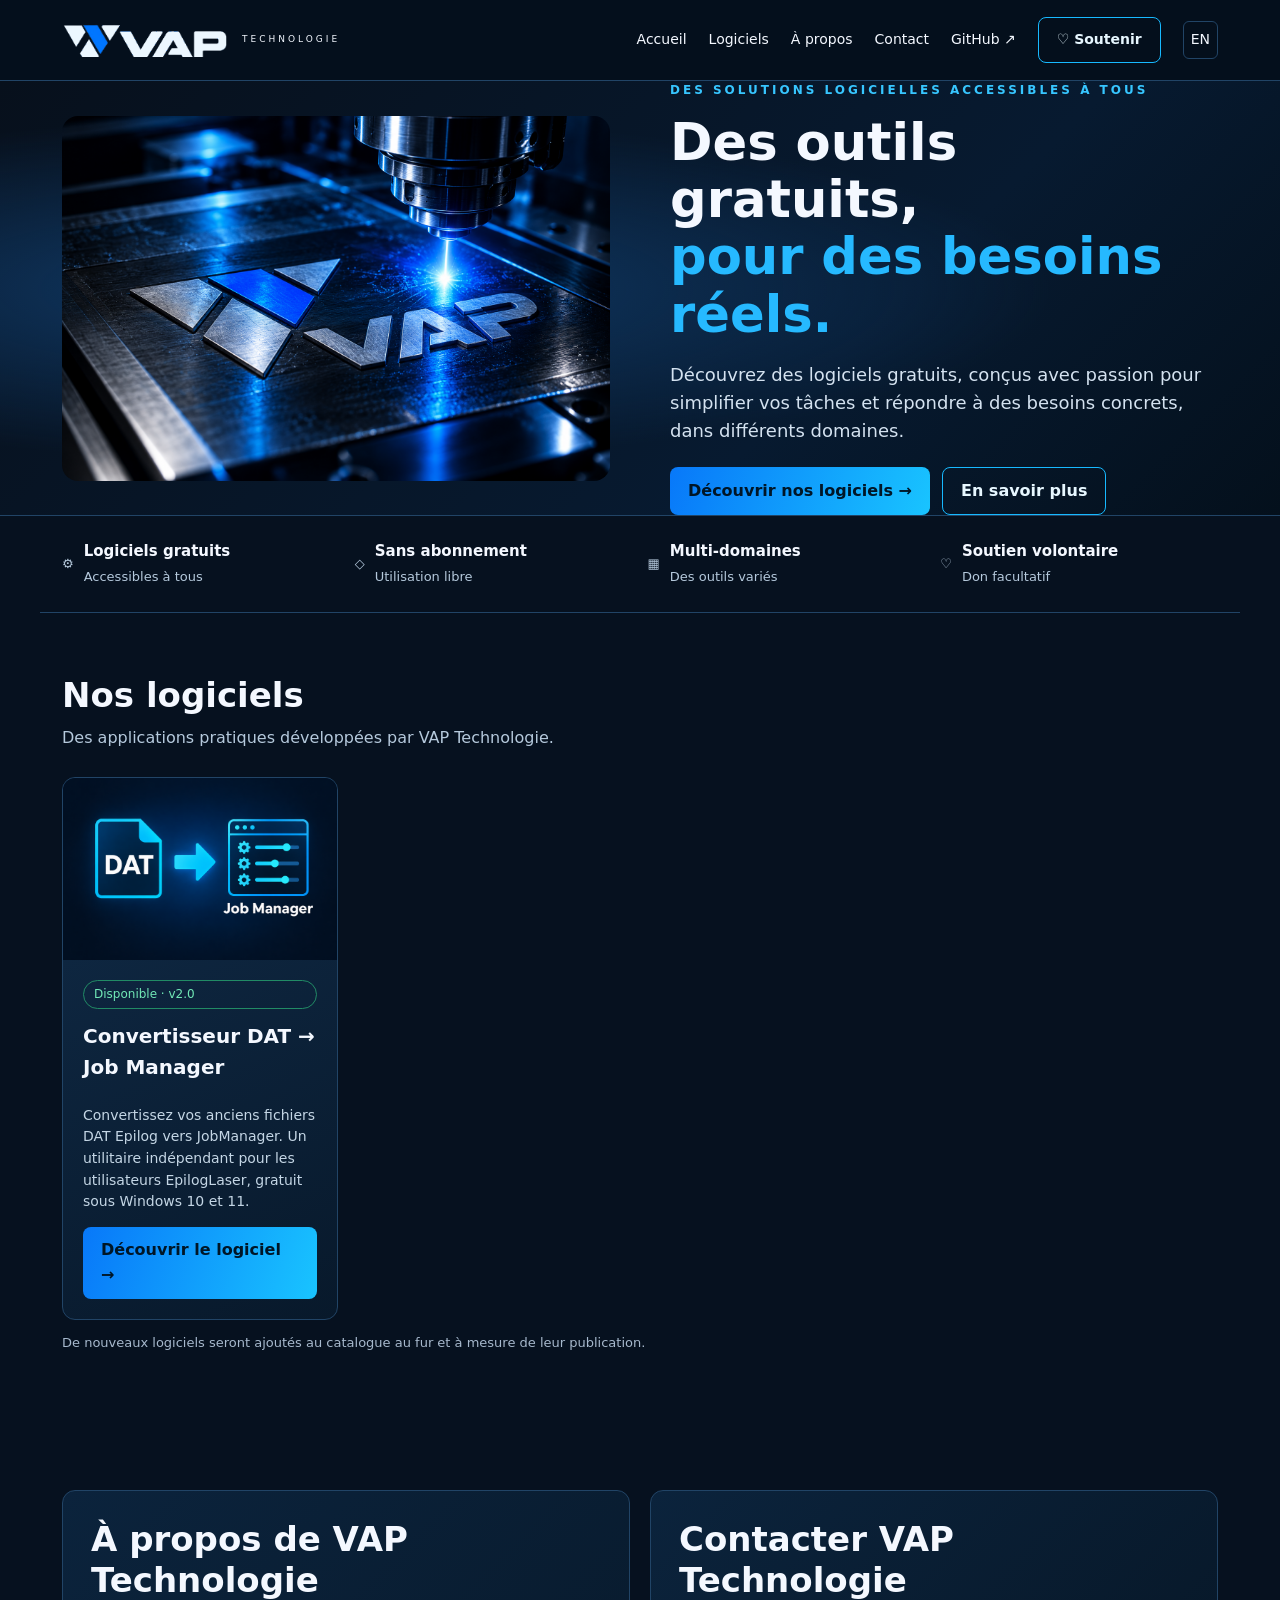
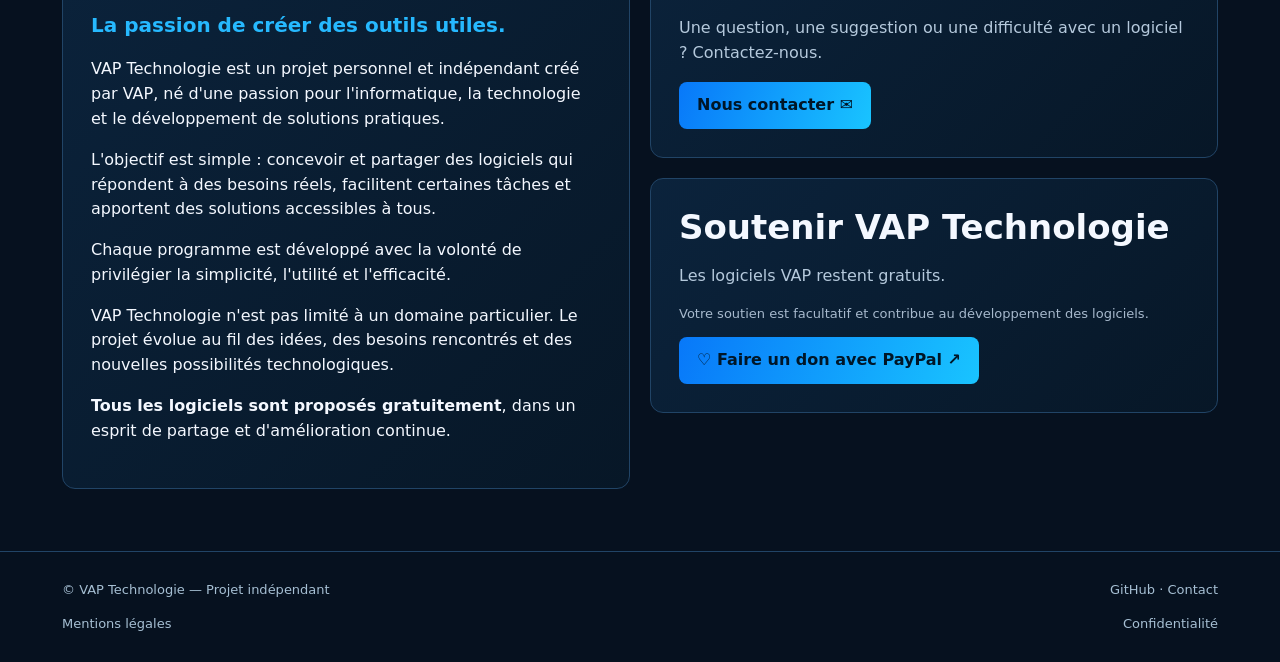
==== index.html @ e32c6516 "Publier le site VAP Technologie avec le convertisseur V2.0" ====
<!doctype html><html lang="fr"><head><meta charset="utf-8"><meta name="viewport" content="width=device-width, initial-scale=1"><meta name="description" content="VAP Technologie : projet personnel et indépendant proposant des logiciels et utilitaires gratuits, pratiques et accessibles à tous."><title>VAP Technologie — Logiciels gratuits et utilitaires</title><link rel="icon" href="assets/vap-icon.png"><link rel="stylesheet" href="assets/style.css"><link rel="canonical" href="https://vaptechnologie.fr/"><meta property="og:type" content="website"><meta property="og:site_name" content="VAP Technologie"><meta property="og:title" content="VAP Technologie — Logiciels gratuits et utilitaires"><meta property="og:description" content="VAP Technologie : projet personnel et indépendant proposant des logiciels et utilitaires gratuits, pratiques et accessibles à tous."><meta property="og:url" content="https://vaptechnologie.fr/"><meta property="og:image" content="https://vaptechnologie.fr/assets/vap-laser-hero.png"><meta name="twitter:card" content="summary_large_image"><link rel="alternate" hreflang="fr" href="https://vaptechnologie.fr/"><link rel="alternate" hreflang="en" href="https://vaptechnologie.fr/en/"><link rel="alternate" hreflang="x-default" href="https://vaptechnologie.fr/"></head><body><header class="nav"><div class="wrap"><a class="brand" href="./index.html"><img src="assets/vap-logo.png" alt="VAP, logo officiel"><small>TECHNOLOGIE</small></a><nav class="menu" aria-label="Navigation"><a href="./index.html">Accueil</a><a href="#logiciels">Logiciels</a><a href="#apropos">À propos</a><a href="#contact">Contact</a><a href="https://github.com/VAPTechnologie" target="_blank" rel="noopener">GitHub ↗</a><a class="btn" href="#soutenir">♡ Soutenir</a><a class="lang" href="en/index.html" lang="en">EN</a></nav></div></header><main><div class="hero"><div class="wrap"><div class="hero-visual hero-laser"><img src="assets/vap-laser-hero.png" alt="Illustration de gravure laser du symbole et du nom VAP sur une plaque métallique" width="1536" height="1024" fetchpriority="high"></div><div><div class="eyebrow">Des solutions logicielles accessibles à tous</div><h1>Des outils gratuits,<br><span class="accent">pour des besoins réels.</span></h1><p class="lead">Découvrez des logiciels gratuits, conçus avec passion pour simplifier vos tâches et répondre à des besoins concrets, dans différents domaines.</p><div class="actions"><a class="btn primary" href="#logiciels">Découvrir nos logiciels →</a><a class="btn" href="#apropos">En savoir plus</a></div></div></div></div><div class="wrap features"><div class="feature"><span class="symbol">⚙</span><div><b>Logiciels gratuits</b><br><span>Accessibles à tous</span></div></div><div class="feature"><span class="symbol">◇</span><div><b>Sans abonnement</b><br><span>Utilisation libre</span></div></div><div class="feature"><span class="symbol">▦</span><div><b>Multi-domaines</b><br><span>Des outils variés</span></div></div><div class="feature"><span class="symbol">♡</span><div><b>Soutien volontaire</b><br><span>Don facultatif</span></div></div></div><section id="logiciels"><div class="wrap"><div class="sectionhead"><div><h2>Nos logiciels</h2><div class="muted">Des applications pratiques développées par VAP Technologie.</div></div></div><div class="cards"><article class="card"><div class="cardart cardart-dat"><img src="assets/dat-job-manager.png" alt="DAT → Job Manager" width="1536" height="1024" loading="lazy"></div><div class="cardbody"><span class="pill green">Disponible · v2.0</span><h3>Convertisseur DAT → Job Manager</h3><p>Convertissez vos anciens fichiers DAT Epilog vers JobManager. Un utilitaire indépendant pour les utilisateurs EpilogLaser, gratuit sous Windows 10 et 11.</p><a class="btn primary" href="logiciels/convertisseur-dat-epilog/index.html">Découvrir le logiciel →</a></div></article></div><p class="note">De nouveaux logiciels seront ajoutés au catalogue au fur et à mesure de leur publication.</p></div></section><section id="apropos"><div class="wrap info"><div class="panel"><h2>À propos de VAP Technologie</h2><h3 class="accent">La passion de créer des outils utiles.</h3><p>VAP Technologie est un projet personnel et indépendant créé par VAP, né d'une passion pour l'informatique, la technologie et le développement de solutions pratiques.</p><p>L'objectif est simple : concevoir et partager des logiciels qui répondent à des besoins réels, facilitent certaines tâches et apportent des solutions accessibles à tous.</p><p>Chaque programme est développé avec la volonté de privilégier la simplicité, l'utilité et l'efficacité.</p><p>VAP Technologie n'est pas limité à un domaine particulier. Le projet évolue au fil des idées, des besoins rencontrés et des nouvelles possibilités technologiques.</p><p><b>Tous les logiciels sont proposés gratuitement</b>, dans un esprit de partage et d'amélioration continue.</p></div><div><div class="panel" id="contact"><h2>Contacter VAP Technologie</h2><p class="muted">Une question, une suggestion ou une difficulté avec un logiciel ? Contactez-nous.</p><details class="contact-disclosure"><summary class="btn primary">Nous contacter ✉</summary><div class="contact-options"><p class="contact-address"><a href="mailto:vapfrenchtec@gmail.com">vapfrenchtec@gmail.com</a></p><div class="actions"><a class="btn primary" href="https://mail.google.com/mail/?view=cm&amp;fs=1&amp;to=vapfrenchtec%40gmail.com&amp;su=Contact%20VAP%20Technologie" target="_blank" rel="noopener noreferrer">Écrire avec Gmail ↗</a><a class="btn" href="mailto:vapfrenchtec@gmail.com?subject=Contact%20VAP%20Technologie">Ouvrir ma messagerie</a></div><p class="note">Gmail s’ouvre dans un nouvel onglet et peut demander une connexion. Vous pouvez aussi copier l’adresse ci-dessus dans votre messagerie habituelle.</p></div></details></div><div class="panel" id="soutenir" style="margin-top:20px"><h2>Soutenir VAP Technologie</h2><p class="muted">Les logiciels VAP restent gratuits.</p><p class="note">Votre soutien est facultatif et contribue au développement des logiciels.</p><a class="btn primary" href="https://paypal.me/VAPTechnologie" target="_blank" rel="noopener noreferrer">♡ Faire un don avec PayPal ↗</a></div></div></div></section></main><footer class="footer"><div class="wrap"><span>© VAP Technologie — Projet indépendant</span><span><a href="https://github.com/VAPTechnologie">GitHub</a> · <a href="#contact">Contact</a></span></div><div class="wrap legal-links"><a href="mentions-legales.html" lang="fr">Mentions légales</a><a href="confidentialite.html" lang="fr">Confidentialité</a></div></footer></body></html>
---- assets/style.css ----
:root{color-scheme:dark;--bg:#06111f;--panel:#0b2037;--line:#214466;--blue:#13b9ff;--muted:#b5c9dc}*{box-sizing:border-box}html{scroll-behavior:smooth}body{margin:0;background:var(--bg);color:#f4f8ff;font:16px/1.55 system-ui,-apple-system,'Segoe UI',sans-serif}a{color:inherit;text-decoration:none}a:hover{color:var(--blue)}.wrap{max-width:1200px;margin:auto;padding:0 22px}.nav{border-bottom:1px solid var(--line);background:#05101de8;position:sticky;top:0;z-index:3;backdrop-filter:blur(12px)}.nav .wrap{min-height:80px;display:flex;align-items:center;justify-content:space-between;gap:24px}.brand{display:flex;align-items:center;gap:12px}.brand img{width:168px;height:auto}.brand small{font-size:9px;letter-spacing:3px}.menu{display:flex;align-items:center;gap:22px;font-size:14px}.btn{display:inline-flex;align-items:center;justify-content:center;border:1px solid #17b9ff;border-radius:8px;padding:11px 18px;color:#e7f7ff;font-weight:650;cursor:pointer;background:transparent}.btn.primary{background:linear-gradient(110deg,#0878f9,#19c4ff);border:0;color:#001627}.btn:hover{filter:brightness(1.15);color:white}.hero{background:radial-gradient(ellipse at 24% 48%,#103b69 0%,transparent 54%),linear-gradient(135deg,#07101c,#071a30 65%,#04101c);border-bottom:1px solid var(--line)}.hero .wrap{min-height:405px;display:grid;grid-template-columns:1fr 1fr;align-items:center;gap:60px}.hero-visual{position:relative;padding:50px 20px;text-align:center}.hero-visual:before{content:'';position:absolute;inset:20px;border:1px solid #1a6ca0;border-radius:25px;transform:skewY(-5deg);box-shadow:0 0 70px #0675f530;pointer-events:none}.hero-visual img{width:min(100%,470px);filter:drop-shadow(0 0 25px #1d8dff60);position:relative}.eyebrow{font-size:12px;letter-spacing:3px;text-transform:uppercase;color:#37c6ff;font-weight:700}h1{font-size:clamp(32px,4vw,52px);line-height:1.12;margin:14px 0}h2{font-size:clamp(24px,3vw,34px);line-height:1.2;margin:0 0 10px}h3{margin:0 0 8px;font-size:20px}.accent{color:#26b9ff}.lead{font-size:18px;color:#d4e2f0}.actions{display:flex;gap:12px;flex-wrap:wrap;margin-top:22px}.features{display:grid;grid-template-columns:repeat(4,1fr);gap:15px;padding-top:23px;padding-bottom:23px;border-bottom:1px solid var(--line)}.feature{display:flex;gap:10px;align-items:center}.feature b{font-size:15px}.feature span{font-size:13px;color:var(--muted)}.symbol{font-size:28px;color:var(--blue)}section{padding:62px 0}.sectionhead{display:flex;justify-content:space-between;align-items:center;gap:18px;margin-bottom:26px}.muted{color:var(--muted)}.cards{display:grid;grid-template-columns:repeat(4,minmax(0,1fr));gap:18px}.card{background:linear-gradient(155deg,#102b48,#08192b);border:1px solid var(--line);border-radius:13px;overflow:hidden;display:flex;flex-direction:column}.cardart{height:165px;background:radial-gradient(circle at 50% 60%,#12548c,#061426);display:grid;place-items:center;font-size:66px;color:var(--blue)}.cardbody{padding:20px;display:flex;flex-direction:column;flex:1}.cardbody p{font-size:14px;color:#c4d6e5}.cardbody .btn{margin-top:auto}.pill{display:inline-block;font-size:12px;padding:4px 10px;border-radius:40px;border:1px solid #2b6a8c;color:#bce9ff;margin-bottom:12px}.pill.green{border-color:#218b65;color:#71e8b6}.info{display:grid;grid-template-columns:1fr 1fr;gap:20px}.panel{padding:28px;border:1px solid var(--line);background:linear-gradient(135deg,#0b233c,#071727);border-radius:13px}.footer{border-top:1px solid var(--line);padding:28px 0;color:#a6bfd3;font-size:13px}.footer .wrap{display:flex;justify-content:space-between;gap:15px;flex-wrap:wrap}.shot{background:#e9edf3;border-radius:10px;overflow:hidden;margin:25px 0}.shot img{width:100%;display:block}.article{max-width:900px}.article ul{padding-left:22px}.lang{border:1px solid var(--line);padding:7px;border-radius:6px}.sub{background:#0b2037;border-bottom:1px solid var(--line);padding:48px 0}.note{font-size:13px;color:#a7b9cd}a:focus-visible{outline:3px solid #44ceff;outline-offset:4px}@media(max-width:850px){.menu{gap:12px;flex-wrap:wrap}.nav .wrap{padding-top:12px;padding-bottom:12px;flex-wrap:wrap}.hero .wrap{grid-template-columns:1fr;gap:0;padding-bottom:35px}.hero-visual{padding:50px 15px 20px}.features{grid-template-columns:repeat(2,1fr)}.cards{grid-template-columns:repeat(2,1fr)}}@media(max-width:520px){.brand img{width:145px}.menu{font-size:12px;gap:10px}.menu .btn{padding:6px 9px}.features{grid-template-columns:1fr 1fr}.cards,.info{grid-template-columns:1fr}.hero-visual:before{inset:20px 0}.sectionhead{align-items:flex-start;flex-direction:column}section{padding:42px 0}}

/* Visuel laser sans recadrage sur mobile. */
.hero-laser{padding:24px 0;min-width:0}.hero-laser:before{display:none}.hero-laser img{display:block;width:100%;max-width:100%;height:auto;border-radius:16px;filter:none}

/* Capture réellement recadrée : fenêtre entière, sans le bureau. */
.converter-figure{margin:24px 0}.converter-capture{position:relative;width:100%;aspect-ratio:1093/1012;overflow:hidden;border-radius:10px;background:#0b1220}.converter-capture img{display:block;width:100%;max-width:100%;height:auto}.converter-figure figcaption{margin-top:10px}

/* Vignette validée, affichée entière à toutes les largeurs. */
.cardart-dat{height:auto;aspect-ratio:3/2}.cardart-dat img{display:block;width:100%;height:auto}

/* Contact utilisable sans application mail et ancres sous le menu fixe. */
html{scroll-padding-top:110px}.contact-address{overflow-wrap:anywhere;color:var(--blue);font-weight:650}.contact-address a{text-decoration:underline}@media(max-width:850px){html{scroll-padding-top:190px}}

/* Coordonnées révélées uniquement à la demande, sans JavaScript. */
.contact-disclosure>summary{list-style:none;width:fit-content}.contact-disclosure>summary::-webkit-details-marker{display:none}.contact-disclosure>summary:focus-visible{outline:3px solid #44ceff;outline-offset:4px}.contact-disclosure[open]>summary{margin-bottom:12px}.contact-options .actions{margin-top:12px}

.legal-page h2{margin-top:32px}.legal-links{margin-top:14px;display:flex;gap:20px;flex-wrap:wrap}.legal-page a{text-decoration:underline;overflow-wrap:anywhere}
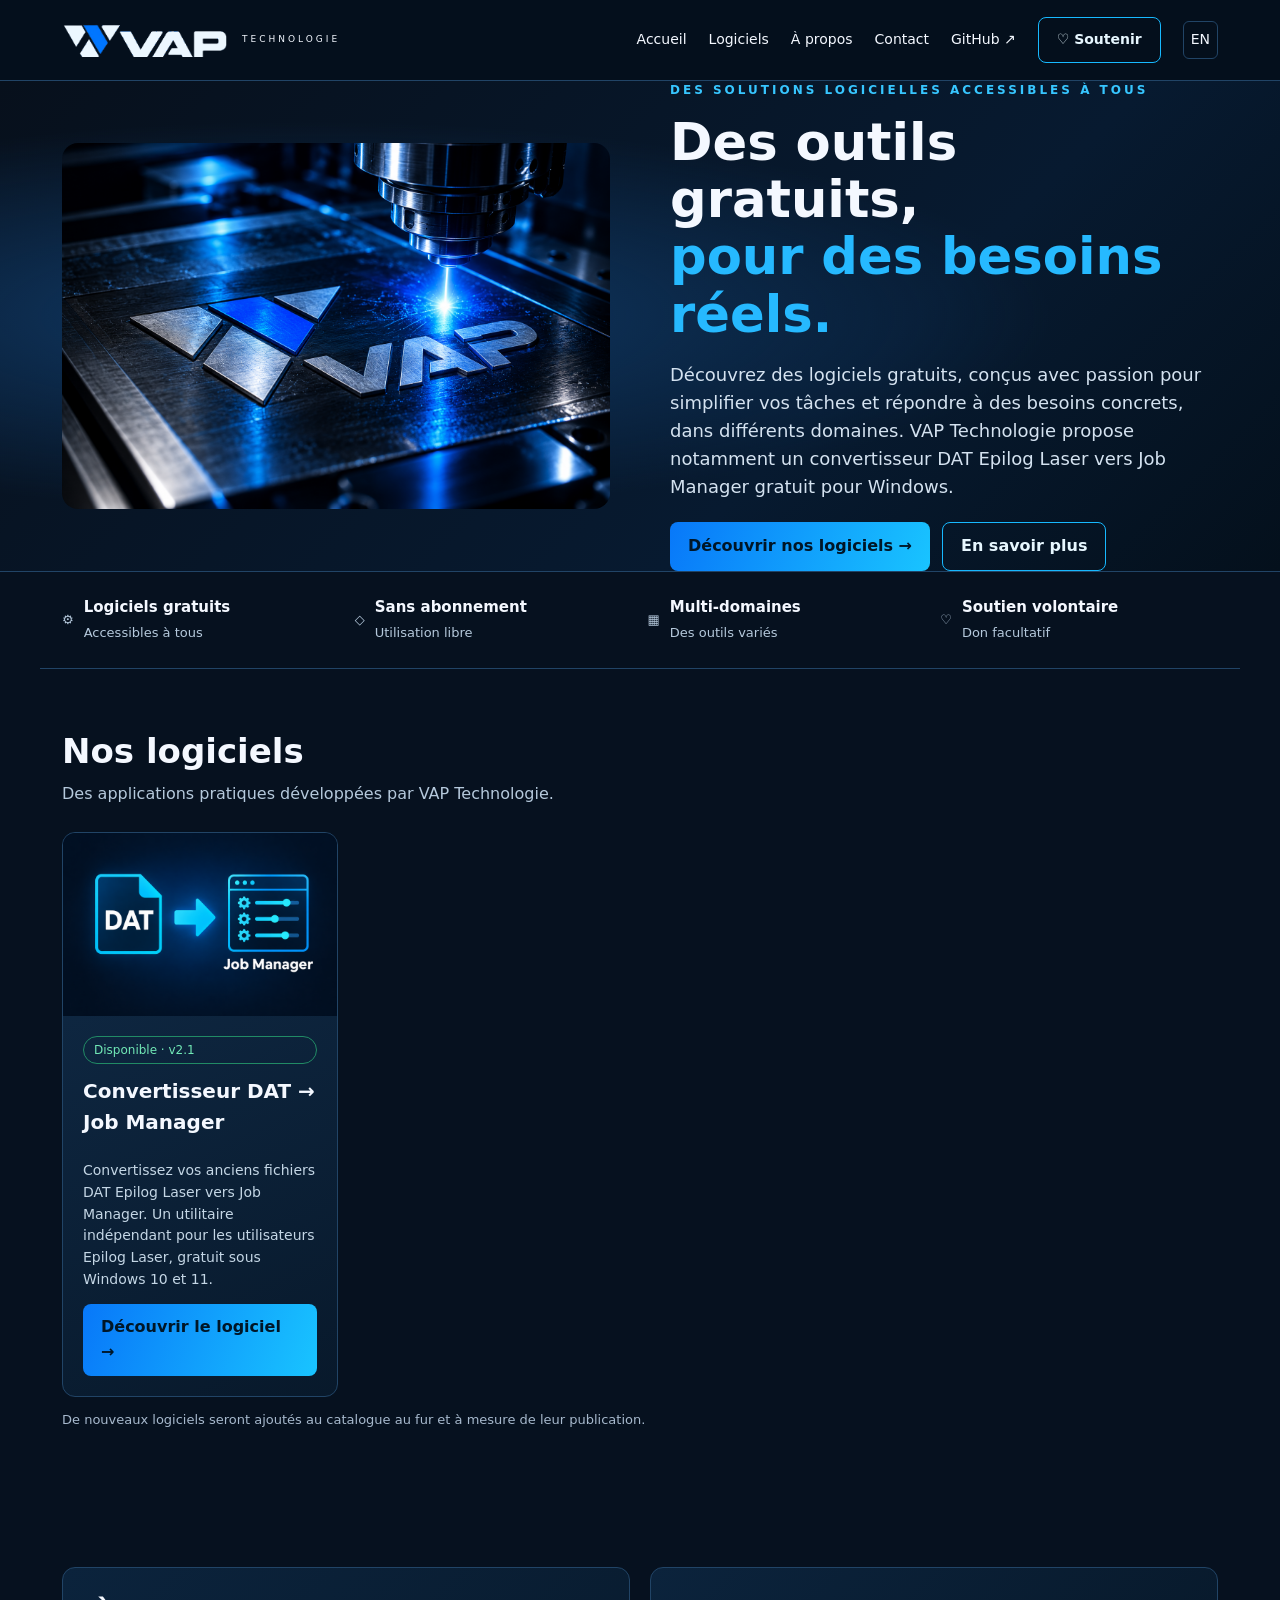
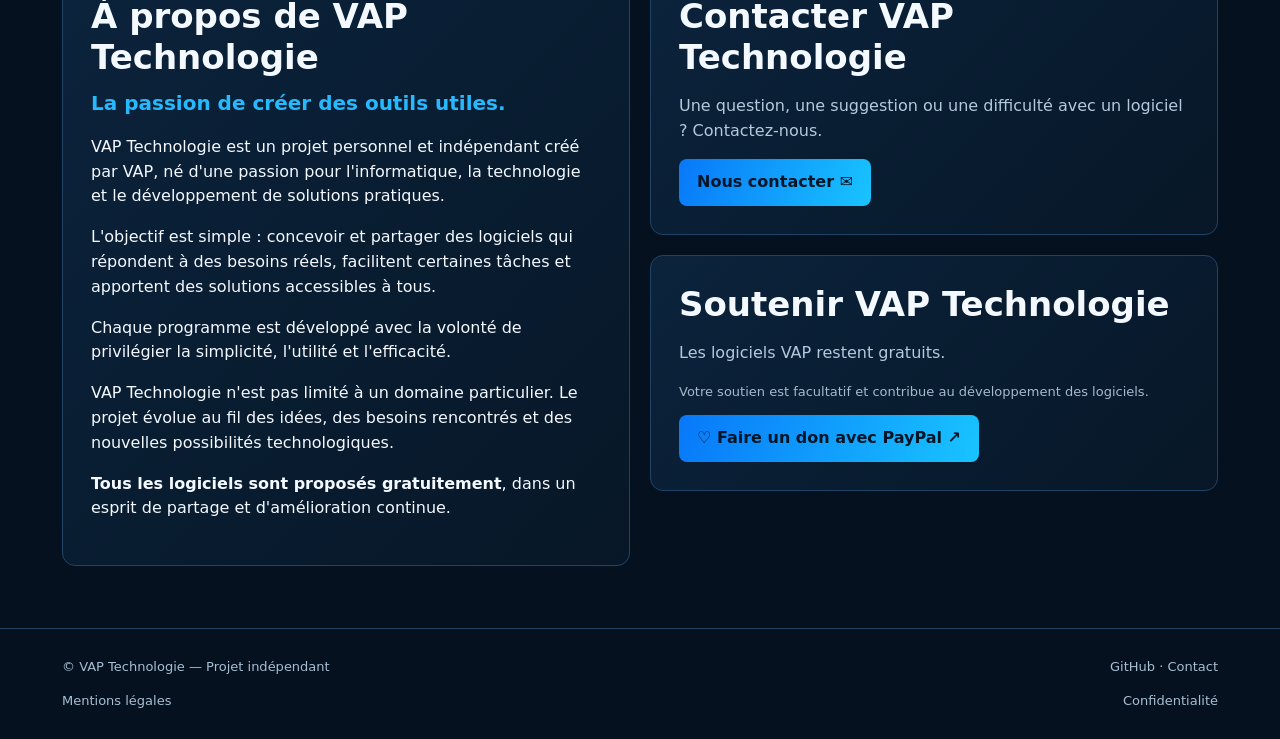
==== commit 6253f202: "Favicon optimisé, SEO du convertisseur et mise à jour du site vers la V2.1" ====
--- a/index.html
+++ b/index.html
@@ -1 +1 @@
-<!doctype html><html lang="fr"><head><meta charset="utf-8"><meta name="viewport" content="width=device-width, initial-scale=1"><meta name="description" content="VAP Technologie : projet personnel et indépendant proposant des logiciels et utilitaires gratuits, pratiques et accessibles à tous."><title>VAP Technologie — Logiciels gratuits et utilitaires</title><link rel="icon" href="assets/vap-icon.png"><link rel="stylesheet" href="assets/style.css"><link rel="canonical" href="https://vaptechnologie.fr/"><meta property="og:type" content="website"><meta property="og:site_name" content="VAP Technologie"><meta property="og:title" content="VAP Technologie — Logiciels gratuits et utilitaires"><meta property="og:description" content="VAP Technologie : projet personnel et indépendant proposant des logiciels et utilitaires gratuits, pratiques et accessibles à tous."><meta property="og:url" content="https://vaptechnologie.fr/"><meta property="og:image" content="https://vaptechnologie.fr/assets/vap-laser-hero.png"><meta name="twitter:card" content="summary_large_image"><link rel="alternate" hreflang="fr" href="https://vaptechnologie.fr/"><link rel="alternate" hreflang="en" href="https://vaptechnologie.fr/en/"><link rel="alternate" hreflang="x-default" href="https://vaptechnologie.fr/"></head><body><header class="nav"><div class="wrap"><a class="brand" href="./index.html"><img src="assets/vap-logo.png" alt="VAP, logo officiel"><small>TECHNOLOGIE</small></a><nav class="menu" aria-label="Navigation"><a href="./index.html">Accueil</a><a href="#logiciels">Logiciels</a><a href="#apropos">À propos</a><a href="#contact">Contact</a><a href="https://github.com/VAPTechnologie" target="_blank" rel="noopener">GitHub ↗</a><a class="btn" href="#soutenir">♡ Soutenir</a><a class="lang" href="en/index.html" lang="en">EN</a></nav></div></header><main><div class="hero"><div class="wrap"><div class="hero-visual hero-laser"><img src="assets/vap-laser-hero.png" alt="Illustration de gravure laser du symbole et du nom VAP sur une plaque métallique" width="1536" height="1024" fetchpriority="high"></div><div><div class="eyebrow">Des solutions logicielles accessibles à tous</div><h1>Des outils gratuits,<br><span class="accent">pour des besoins réels.</span></h1><p class="lead">Découvrez des logiciels gratuits, conçus avec passion pour simplifier vos tâches et répondre à des besoins concrets, dans différents domaines.</p><div class="actions"><a class="btn primary" href="#logiciels">Découvrir nos logiciels →</a><a class="btn" href="#apropos">En savoir plus</a></div></div></div></div><div class="wrap features"><div class="feature"><span class="symbol">⚙</span><div><b>Logiciels gratuits</b><br><span>Accessibles à tous</span></div></div><div class="feature"><span class="symbol">◇</span><div><b>Sans abonnement</b><br><span>Utilisation libre</span></div></div><div class="feature"><span class="symbol">▦</span><div><b>Multi-domaines</b><br><span>Des outils variés</span></div></div><div class="feature"><span class="symbol">♡</span><div><b>Soutien volontaire</b><br><span>Don facultatif</span></div></div></div><section id="logiciels"><div class="wrap"><div class="sectionhead"><div><h2>Nos logiciels</h2><div class="muted">Des applications pratiques développées par VAP Technologie.</div></div></div><div class="cards"><article class="card"><div class="cardart cardart-dat"><img src="assets/dat-job-manager.png" alt="DAT → Job Manager" width="1536" height="1024" loading="lazy"></div><div class="cardbody"><span class="pill green">Disponible · v2.0</span><h3>Convertisseur DAT → Job Manager</h3><p>Convertissez vos anciens fichiers DAT Epilog vers JobManager. Un utilitaire indépendant pour les utilisateurs EpilogLaser, gratuit sous Windows 10 et 11.</p><a class="btn primary" href="logiciels/convertisseur-dat-epilog/index.html">Découvrir le logiciel →</a></div></article></div><p class="note">De nouveaux logiciels seront ajoutés au catalogue au fur et à mesure de leur publication.</p></div></section><section id="apropos"><div class="wrap info"><div class="panel"><h2>À propos de VAP Technologie</h2><h3 class="accent">La passion de créer des outils utiles.</h3><p>VAP Technologie est un projet personnel et indépendant créé par VAP, né d'une passion pour l'informatique, la technologie et le développement de solutions pratiques.</p><p>L'objectif est simple : concevoir et partager des logiciels qui répondent à des besoins réels, facilitent certaines tâches et apportent des solutions accessibles à tous.</p><p>Chaque programme est développé avec la volonté de privilégier la simplicité, l'utilité et l'efficacité.</p><p>VAP Technologie n'est pas limité à un domaine particulier. Le projet évolue au fil des idées, des besoins rencontrés et des nouvelles possibilités technologiques.</p><p><b>Tous les logiciels sont proposés gratuitement</b>, dans un esprit de partage et d'amélioration continue.</p></div><div><div class="panel" id="contact"><h2>Contacter VAP Technologie</h2><p class="muted">Une question, une suggestion ou une difficulté avec un logiciel ? Contactez-nous.</p><details class="contact-disclosure"><summary class="btn primary">Nous contacter ✉</summary><div class="contact-options"><p class="contact-address"><a href="mailto:vapfrenchtec@gmail.com">vapfrenchtec@gmail.com</a></p><div class="actions"><a class="btn primary" href="https://mail.google.com/mail/?view=cm&amp;fs=1&amp;to=vapfrenchtec%40gmail.com&amp;su=Contact%20VAP%20Technologie" target="_blank" rel="noopener noreferrer">Écrire avec Gmail ↗</a><a class="btn" href="mailto:vapfrenchtec@gmail.com?subject=Contact%20VAP%20Technologie">Ouvrir ma messagerie</a></div><p class="note">Gmail s’ouvre dans un nouvel onglet et peut demander une connexion. Vous pouvez aussi copier l’adresse ci-dessus dans votre messagerie habituelle.</p></div></details></div><div class="panel" id="soutenir" style="margin-top:20px"><h2>Soutenir VAP Technologie</h2><p class="muted">Les logiciels VAP restent gratuits.</p><p class="note">Votre soutien est facultatif et contribue au développement des logiciels.</p><a class="btn primary" href="https://paypal.me/VAPTechnologie" target="_blank" rel="noopener noreferrer">♡ Faire un don avec PayPal ↗</a></div></div></div></section></main><footer class="footer"><div class="wrap"><span>© VAP Technologie — Projet indépendant</span><span><a href="https://github.com/VAPTechnologie">GitHub</a> · <a href="#contact">Contact</a></span></div><div class="wrap legal-links"><a href="mentions-legales.html" lang="fr">Mentions légales</a><a href="confidentialite.html" lang="fr">Confidentialité</a></div></footer></body></html>
+<!doctype html><html lang="fr"><head><meta charset="utf-8"><meta name="viewport" content="width=device-width, initial-scale=1"><meta name="description" content="VAP Technologie : projet personnel et indépendant proposant des logiciels et utilitaires gratuits, pratiques et accessibles à tous."><title>VAP Technologie — Logiciels gratuits et utilitaires</title><link rel="icon" href="/favicon.ico" sizes="any"><link rel="icon" type="image/png" sizes="48x48" href="/favicon-48x48.png"><link rel="icon" type="image/png" sizes="192x192" href="/favicon-192x192.png"><link rel="stylesheet" href="assets/style.css"><link rel="canonical" href="https://vaptechnologie.fr/"><meta property="og:type" content="website"><meta property="og:site_name" content="VAP Technologie"><meta property="og:title" content="VAP Technologie — Logiciels gratuits et utilitaires"><meta property="og:description" content="VAP Technologie : projet personnel et indépendant proposant des logiciels et utilitaires gratuits, pratiques et accessibles à tous."><meta property="og:url" content="https://vaptechnologie.fr/"><meta property="og:image" content="https://vaptechnologie.fr/assets/vap-laser-hero.png"><meta name="twitter:card" content="summary_large_image"><link rel="alternate" hreflang="fr" href="https://vaptechnologie.fr/"><link rel="alternate" hreflang="en" href="https://vaptechnologie.fr/en/"><link rel="alternate" hreflang="x-default" href="https://vaptechnologie.fr/"></head><body><header class="nav"><div class="wrap"><a class="brand" href="./index.html"><img src="assets/vap-logo.png" alt="VAP, logo officiel"><small>TECHNOLOGIE</small></a><nav class="menu" aria-label="Navigation"><a href="./index.html">Accueil</a><a href="#logiciels">Logiciels</a><a href="#apropos">À propos</a><a href="#contact">Contact</a><a href="https://github.com/VAPTechnologie" target="_blank" rel="noopener">GitHub ↗</a><a class="btn" href="#soutenir">♡ Soutenir</a><a class="lang" href="en/index.html" lang="en">EN</a></nav></div></header><main><div class="hero"><div class="wrap"><div class="hero-visual hero-laser"><img src="assets/vap-laser-hero.png" alt="Illustration de gravure laser du symbole et du nom VAP sur une plaque métallique" width="1536" height="1024" fetchpriority="high"></div><div><div class="eyebrow">Des solutions logicielles accessibles à tous</div><h1>Des outils gratuits,<br><span class="accent">pour des besoins réels.</span></h1><p class="lead">Découvrez des logiciels gratuits, conçus avec passion pour simplifier vos tâches et répondre à des besoins concrets, dans différents domaines. VAP Technologie propose notamment un convertisseur DAT Epilog Laser vers Job Manager gratuit pour Windows.</p><div class="actions"><a class="btn primary" href="#logiciels">Découvrir nos logiciels →</a><a class="btn" href="#apropos">En savoir plus</a></div></div></div></div><div class="wrap features"><div class="feature"><span class="symbol">⚙</span><div><b>Logiciels gratuits</b><br><span>Accessibles à tous</span></div></div><div class="feature"><span class="symbol">◇</span><div><b>Sans abonnement</b><br><span>Utilisation libre</span></div></div><div class="feature"><span class="symbol">▦</span><div><b>Multi-domaines</b><br><span>Des outils variés</span></div></div><div class="feature"><span class="symbol">♡</span><div><b>Soutien volontaire</b><br><span>Don facultatif</span></div></div></div><section id="logiciels"><div class="wrap"><div class="sectionhead"><div><h2>Nos logiciels</h2><div class="muted">Des applications pratiques développées par VAP Technologie.</div></div></div><div class="cards"><article class="card"><div class="cardart cardart-dat"><img src="assets/dat-job-manager.png" alt="Convertisseur DAT Epilog Laser vers Job Manager" width="1536" height="1024" loading="lazy"></div><div class="cardbody"><span class="pill green">Disponible · v2.1</span><h3>Convertisseur DAT → Job Manager</h3><p>Convertissez vos anciens fichiers DAT Epilog Laser vers Job Manager. Un utilitaire indépendant pour les utilisateurs Epilog Laser, gratuit sous Windows 10 et 11.</p><a class="btn primary" href="logiciels/convertisseur-dat-epilog/index.html">Découvrir le logiciel →</a></div></article></div><p class="note">De nouveaux logiciels seront ajoutés au catalogue au fur et à mesure de leur publication.</p></div></section><section id="apropos"><div class="wrap info"><div class="panel"><h2>À propos de VAP Technologie</h2><h3 class="accent">La passion de créer des outils utiles.</h3><p>VAP Technologie est un projet personnel et indépendant créé par VAP, né d'une passion pour l'informatique, la technologie et le développement de solutions pratiques.</p><p>L'objectif est simple : concevoir et partager des logiciels qui répondent à des besoins réels, facilitent certaines tâches et apportent des solutions accessibles à tous.</p><p>Chaque programme est développé avec la volonté de privilégier la simplicité, l'utilité et l'efficacité.</p><p>VAP Technologie n'est pas limité à un domaine particulier. Le projet évolue au fil des idées, des besoins rencontrés et des nouvelles possibilités technologiques.</p><p><b>Tous les logiciels sont proposés gratuitement</b>, dans un esprit de partage et d'amélioration continue.</p></div><div><div class="panel" id="contact"><h2>Contacter VAP Technologie</h2><p class="muted">Une question, une suggestion ou une difficulté avec un logiciel ? Contactez-nous.</p><details class="contact-disclosure"><summary class="btn primary">Nous contacter ✉</summary><div class="contact-options"><p class="contact-address"><a href="mailto:vapfrenchtec@gmail.com">vapfrenchtec@gmail.com</a></p><div class="actions"><a class="btn primary" href="https://mail.google.com/mail/?view=cm&amp;fs=1&amp;to=vapfrenchtec%40gmail.com&amp;su=Contact%20VAP%20Technologie" target="_blank" rel="noopener noreferrer">Écrire avec Gmail ↗</a><a class="btn" href="mailto:vapfrenchtec@gmail.com?subject=Contact%20VAP%20Technologie">Ouvrir ma messagerie</a></div><p class="note">Gmail s’ouvre dans un nouvel onglet et peut demander une connexion. Vous pouvez aussi copier l’adresse ci-dessus dans votre messagerie habituelle.</p></div></details></div><div class="panel" id="soutenir" style="margin-top:20px"><h2>Soutenir VAP Technologie</h2><p class="muted">Les logiciels VAP restent gratuits.</p><p class="note">Votre soutien est facultatif et contribue au développement des logiciels.</p><a class="btn primary" href="https://paypal.me/VAPTechnologie" target="_blank" rel="noopener noreferrer">♡ Faire un don avec PayPal ↗</a></div></div></div></section></main><footer class="footer"><div class="wrap"><span>© VAP Technologie — Projet indépendant</span><span><a href="https://github.com/VAPTechnologie">GitHub</a> · <a href="#contact">Contact</a></span></div><div class="wrap legal-links"><a href="mentions-legales.html" lang="fr">Mentions légales</a><a href="confidentialite.html" lang="fr">Confidentialité</a></div></footer></body></html>
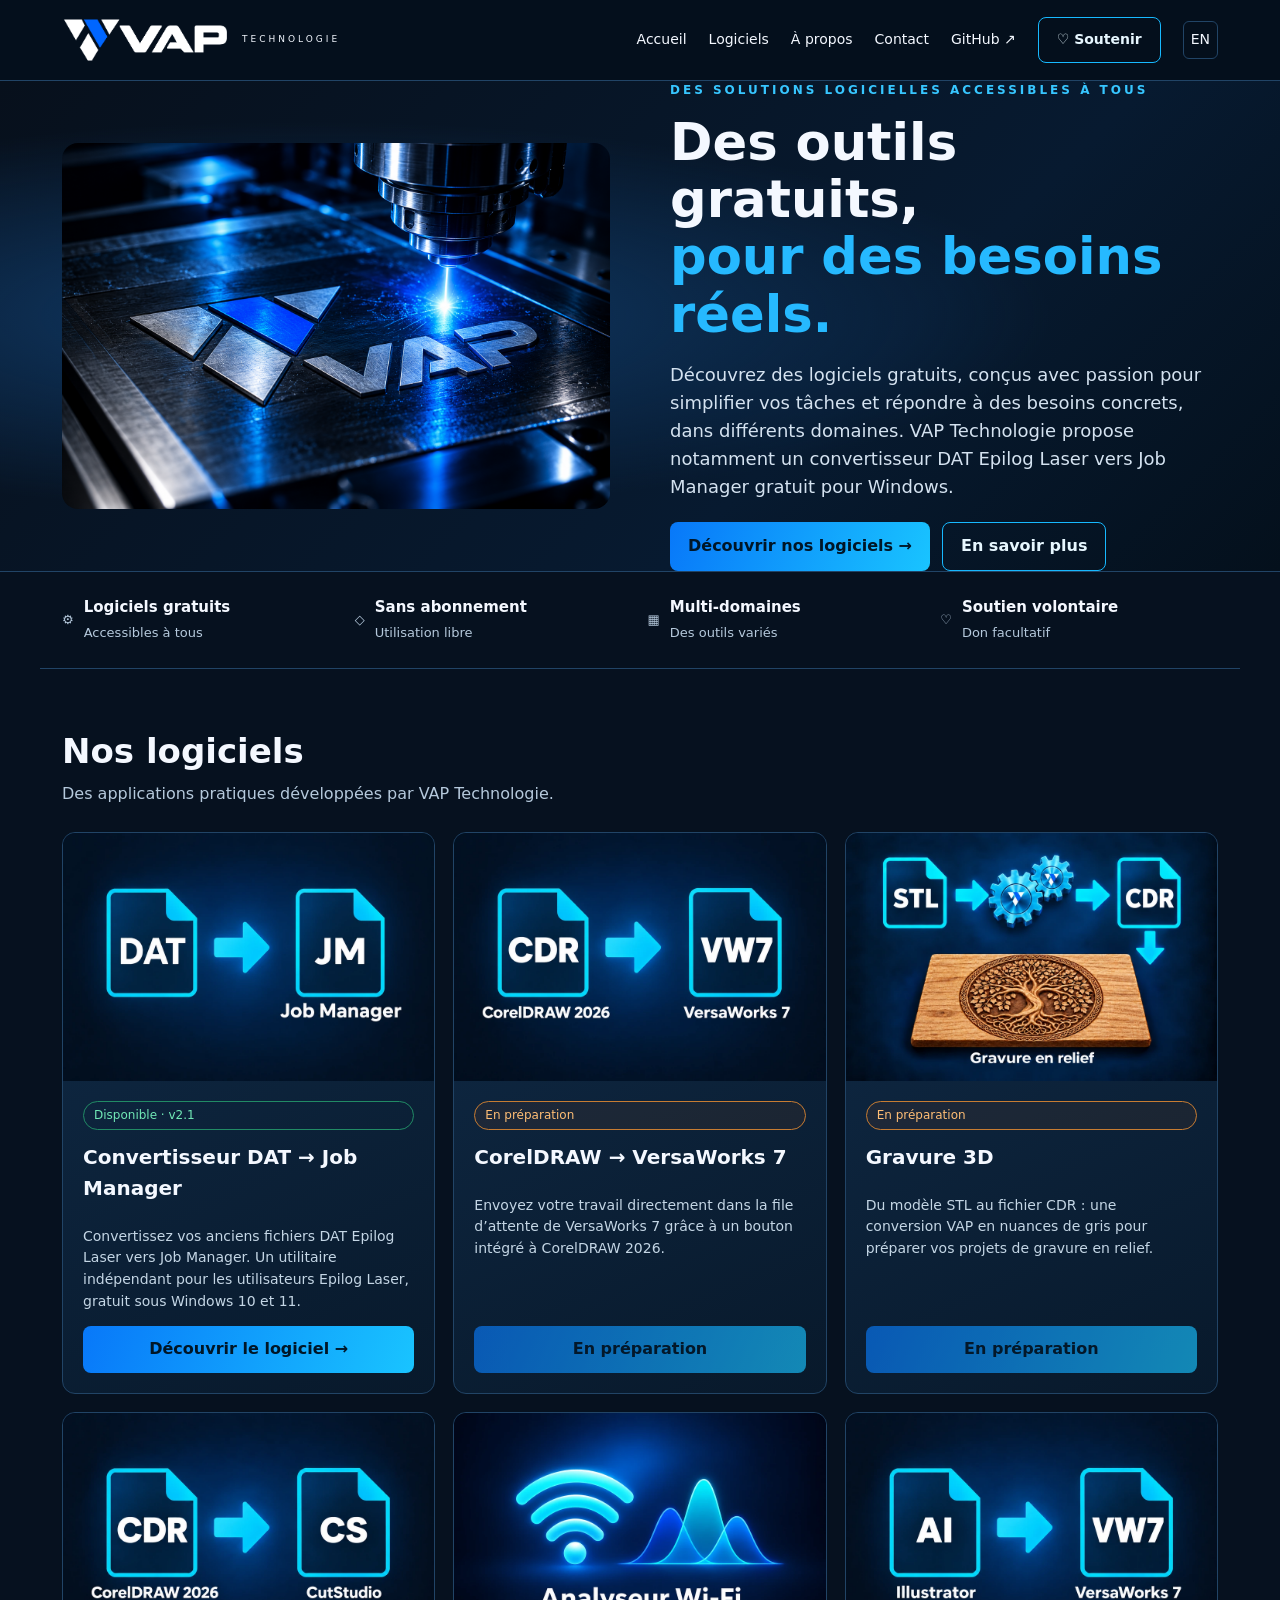
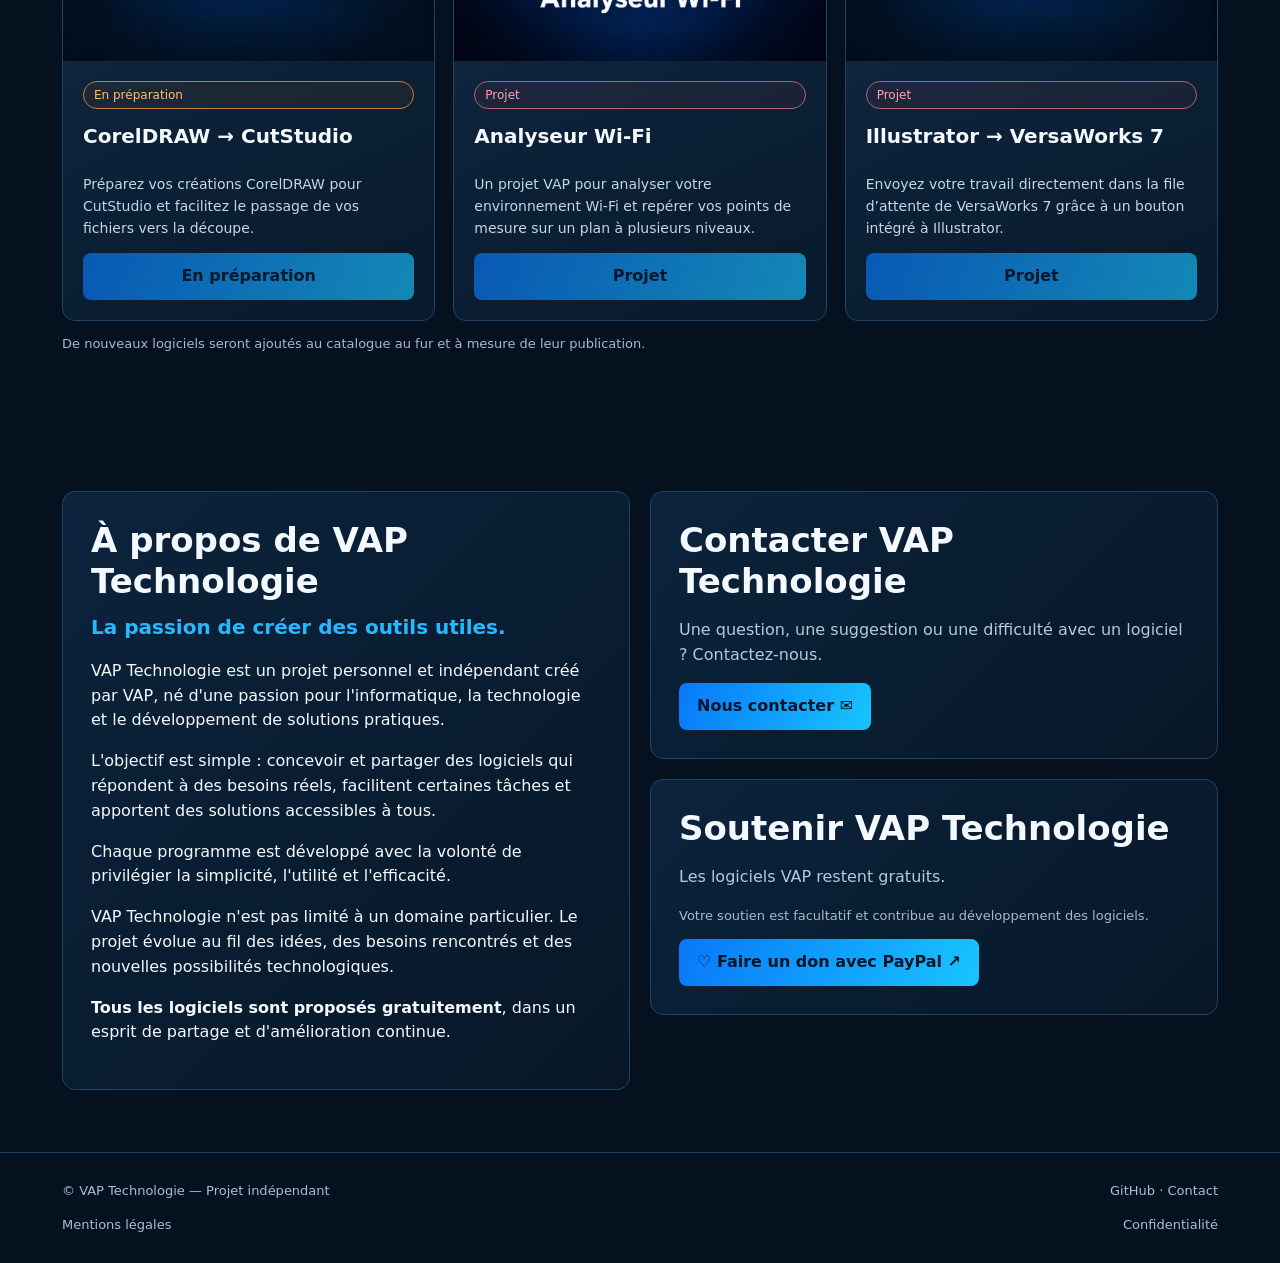
==== commit 56cb453b: "Publier le catalogue VAP valide : six cartes et trois colonnes" ====
--- a/index.html
+++ b/index.html
@@ -1 +1 @@
-<!doctype html><html lang="fr"><head><meta charset="utf-8"><meta name="viewport" content="width=device-width, initial-scale=1"><meta name="description" content="VAP Technologie : projet personnel et indépendant proposant des logiciels et utilitaires gratuits, pratiques et accessibles à tous."><title>VAP Technologie — Logiciels gratuits et utilitaires</title><link rel="icon" href="/favicon.ico" sizes="any"><link rel="icon" type="image/png" sizes="48x48" href="/favicon-48x48.png"><link rel="icon" type="image/png" sizes="192x192" href="/favicon-192x192.png"><link rel="stylesheet" href="assets/style.css"><link rel="canonical" href="https://vaptechnologie.fr/"><meta property="og:type" content="website"><meta property="og:site_name" content="VAP Technologie"><meta property="og:title" content="VAP Technologie — Logiciels gratuits et utilitaires"><meta property="og:description" content="VAP Technologie : projet personnel et indépendant proposant des logiciels et utilitaires gratuits, pratiques et accessibles à tous."><meta property="og:url" content="https://vaptechnologie.fr/"><meta property="og:image" content="https://vaptechnologie.fr/assets/vap-laser-hero.png"><meta name="twitter:card" content="summary_large_image"><link rel="alternate" hreflang="fr" href="https://vaptechnologie.fr/"><link rel="alternate" hreflang="en" href="https://vaptechnologie.fr/en/"><link rel="alternate" hreflang="x-default" href="https://vaptechnologie.fr/"></head><body><header class="nav"><div class="wrap"><a class="brand" href="./index.html"><img src="assets/vap-logo.png" alt="VAP, logo officiel"><small>TECHNOLOGIE</small></a><nav class="menu" aria-label="Navigation"><a href="./index.html">Accueil</a><a href="#logiciels">Logiciels</a><a href="#apropos">À propos</a><a href="#contact">Contact</a><a href="https://github.com/VAPTechnologie" target="_blank" rel="noopener">GitHub ↗</a><a class="btn" href="#soutenir">♡ Soutenir</a><a class="lang" href="en/index.html" lang="en">EN</a></nav></div></header><main><div class="hero"><div class="wrap"><div class="hero-visual hero-laser"><img src="assets/vap-laser-hero.png" alt="Illustration de gravure laser du symbole et du nom VAP sur une plaque métallique" width="1536" height="1024" fetchpriority="high"></div><div><div class="eyebrow">Des solutions logicielles accessibles à tous</div><h1>Des outils gratuits,<br><span class="accent">pour des besoins réels.</span></h1><p class="lead">Découvrez des logiciels gratuits, conçus avec passion pour simplifier vos tâches et répondre à des besoins concrets, dans différents domaines. VAP Technologie propose notamment un convertisseur DAT Epilog Laser vers Job Manager gratuit pour Windows.</p><div class="actions"><a class="btn primary" href="#logiciels">Découvrir nos logiciels →</a><a class="btn" href="#apropos">En savoir plus</a></div></div></div></div><div class="wrap features"><div class="feature"><span class="symbol">⚙</span><div><b>Logiciels gratuits</b><br><span>Accessibles à tous</span></div></div><div class="feature"><span class="symbol">◇</span><div><b>Sans abonnement</b><br><span>Utilisation libre</span></div></div><div class="feature"><span class="symbol">▦</span><div><b>Multi-domaines</b><br><span>Des outils variés</span></div></div><div class="feature"><span class="symbol">♡</span><div><b>Soutien volontaire</b><br><span>Don facultatif</span></div></div></div><section id="logiciels"><div class="wrap"><div class="sectionhead"><div><h2>Nos logiciels</h2><div class="muted">Des applications pratiques développées par VAP Technologie.</div></div></div><div class="cards"><article class="card"><div class="cardart cardart-dat"><img src="assets/dat-job-manager.png" alt="Convertisseur DAT Epilog Laser vers Job Manager" width="1536" height="1024" loading="lazy"></div><div class="cardbody"><span class="pill green">Disponible · v2.1</span><h3>Convertisseur DAT → Job Manager</h3><p>Convertissez vos anciens fichiers DAT Epilog Laser vers Job Manager. Un utilitaire indépendant pour les utilisateurs Epilog Laser, gratuit sous Windows 10 et 11.</p><a class="btn primary" href="logiciels/convertisseur-dat-epilog/index.html">Découvrir le logiciel →</a></div></article></div><p class="note">De nouveaux logiciels seront ajoutés au catalogue au fur et à mesure de leur publication.</p></div></section><section id="apropos"><div class="wrap info"><div class="panel"><h2>À propos de VAP Technologie</h2><h3 class="accent">La passion de créer des outils utiles.</h3><p>VAP Technologie est un projet personnel et indépendant créé par VAP, né d'une passion pour l'informatique, la technologie et le développement de solutions pratiques.</p><p>L'objectif est simple : concevoir et partager des logiciels qui répondent à des besoins réels, facilitent certaines tâches et apportent des solutions accessibles à tous.</p><p>Chaque programme est développé avec la volonté de privilégier la simplicité, l'utilité et l'efficacité.</p><p>VAP Technologie n'est pas limité à un domaine particulier. Le projet évolue au fil des idées, des besoins rencontrés et des nouvelles possibilités technologiques.</p><p><b>Tous les logiciels sont proposés gratuitement</b>, dans un esprit de partage et d'amélioration continue.</p></div><div><div class="panel" id="contact"><h2>Contacter VAP Technologie</h2><p class="muted">Une question, une suggestion ou une difficulté avec un logiciel ? Contactez-nous.</p><details class="contact-disclosure"><summary class="btn primary">Nous contacter ✉</summary><div class="contact-options"><p class="contact-address"><a href="mailto:vapfrenchtec@gmail.com">vapfrenchtec@gmail.com</a></p><div class="actions"><a class="btn primary" href="https://mail.google.com/mail/?view=cm&amp;fs=1&amp;to=vapfrenchtec%40gmail.com&amp;su=Contact%20VAP%20Technologie" target="_blank" rel="noopener noreferrer">Écrire avec Gmail ↗</a><a class="btn" href="mailto:vapfrenchtec@gmail.com?subject=Contact%20VAP%20Technologie">Ouvrir ma messagerie</a></div><p class="note">Gmail s’ouvre dans un nouvel onglet et peut demander une connexion. Vous pouvez aussi copier l’adresse ci-dessus dans votre messagerie habituelle.</p></div></details></div><div class="panel" id="soutenir" style="margin-top:20px"><h2>Soutenir VAP Technologie</h2><p class="muted">Les logiciels VAP restent gratuits.</p><p class="note">Votre soutien est facultatif et contribue au développement des logiciels.</p><a class="btn primary" href="https://paypal.me/VAPTechnologie" target="_blank" rel="noopener noreferrer">♡ Faire un don avec PayPal ↗</a></div></div></div></section></main><footer class="footer"><div class="wrap"><span>© VAP Technologie — Projet indépendant</span><span><a href="https://github.com/VAPTechnologie">GitHub</a> · <a href="#contact">Contact</a></span></div><div class="wrap legal-links"><a href="mentions-legales.html" lang="fr">Mentions légales</a><a href="confidentialite.html" lang="fr">Confidentialité</a></div></footer></body></html>
+<!doctype html><html lang="fr"><head><meta charset="utf-8"><meta name="viewport" content="width=device-width, initial-scale=1"><meta name="description" content="VAP Technologie : projet personnel et indépendant proposant des logiciels et utilitaires gratuits, pratiques et accessibles à tous."><title>VAP Technologie — Logiciels gratuits et utilitaires</title><link rel="icon" href="/favicon.ico?v=20261027" sizes="any"><link rel="icon" type="image/png" sizes="48x48" href="/favicon-48x48.png?v=20261027"><link rel="icon" type="image/png" sizes="192x192" href="/favicon-192x192.png?v=20261027"><link rel="stylesheet" href="assets/style.css?v=20261030"><link rel="canonical" href="https://vaptechnologie.fr/"><meta property="og:type" content="website"><meta property="og:site_name" content="VAP Technologie"><meta property="og:title" content="VAP Technologie — Logiciels gratuits et utilitaires"><meta property="og:description" content="VAP Technologie : projet personnel et indépendant proposant des logiciels et utilitaires gratuits, pratiques et accessibles à tous."><meta property="og:url" content="https://vaptechnologie.fr/"><meta property="og:image" content="https://vaptechnologie.fr/assets/vap-laser-hero.png"><meta name="twitter:card" content="summary_large_image"><link rel="alternate" hreflang="fr" href="https://vaptechnologie.fr/"><link rel="alternate" hreflang="en" href="https://vaptechnologie.fr/en/"><link rel="alternate" hreflang="x-default" href="https://vaptechnologie.fr/"></head><body><header class="nav"><div class="wrap"><a class="brand" href="./index.html"><img src="assets/vap-logo.png" alt="VAP, logo officiel"><small>TECHNOLOGIE</small></a><nav class="menu" aria-label="Navigation"><a href="./index.html">Accueil</a><a href="#logiciels">Logiciels</a><a href="#apropos">À propos</a><a href="#contact">Contact</a><a href="https://github.com/VAPTechnologie" target="_blank" rel="noopener">GitHub ↗</a><a class="btn" href="#soutenir">♡ Soutenir</a><a class="lang" href="en/index.html" lang="en">EN</a></nav></div></header><main><div class="hero"><div class="wrap"><div class="hero-visual hero-laser"><img src="assets/vap-laser-hero.png" alt="Illustration de gravure laser du symbole et du nom VAP sur une plaque métallique" width="1536" height="1024" fetchpriority="high"></div><div><div class="eyebrow">Des solutions logicielles accessibles à tous</div><h1>Des outils gratuits,<br><span class="accent">pour des besoins réels.</span></h1><p class="lead">Découvrez des logiciels gratuits, conçus avec passion pour simplifier vos tâches et répondre à des besoins concrets, dans différents domaines. VAP Technologie propose notamment un convertisseur DAT Epilog Laser vers Job Manager gratuit pour Windows.</p><div class="actions"><a class="btn primary" href="#logiciels">Découvrir nos logiciels →</a><a class="btn" href="#apropos">En savoir plus</a></div></div></div></div><div class="wrap features"><div class="feature"><span class="symbol">⚙</span><div><b>Logiciels gratuits</b><br><span>Accessibles à tous</span></div></div><div class="feature"><span class="symbol">◇</span><div><b>Sans abonnement</b><br><span>Utilisation libre</span></div></div><div class="feature"><span class="symbol">▦</span><div><b>Multi-domaines</b><br><span>Des outils variés</span></div></div><div class="feature"><span class="symbol">♡</span><div><b>Soutien volontaire</b><br><span>Don facultatif</span></div></div></div><section id="logiciels"><div class="wrap"><div class="sectionhead"><div><h2>Nos logiciels</h2><div class="muted">Des applications pratiques développées par VAP Technologie.</div></div></div><div class="cards"><article class="card"><div class="cardart cardart-dat"><img src="assets/dat-job-manager-v2.webp" alt="Convertisseur DAT Epilog Laser vers Job Manager" width="960" height="640" loading="lazy"></div><div class="cardbody"><span class="pill green">Disponible · v2.1</span><h3>Convertisseur DAT → Job Manager</h3><p>Convertissez vos anciens fichiers DAT Epilog Laser vers Job Manager. Un utilitaire indépendant pour les utilisateurs Epilog Laser, gratuit sous Windows 10 et 11.</p><a class="btn primary" href="logiciels/convertisseur-dat-epilog/index.html">Découvrir le logiciel →</a></div></article><article class="card"><div class="cardart cardart-dat"><img src="assets/corel-versaworks-v2.webp" alt="Fichiers CDR et VW7 reliés par une flèche cyan ; CorelDRAW 2026 et VersaWorks 7 sous les pictogrammes" width="960" height="640" loading="lazy"></div><div class="cardbody"><span class="pill orange">En préparation</span><h3>CorelDRAW → VersaWorks 7</h3><p>Envoyez votre travail directement dans la file d’attente de VersaWorks 7 grâce à un bouton intégré à CorelDRAW 2026.</p><button class="btn primary" disabled>En préparation</button></div></article><article class="card"><div class="cardart cardart-dat"><img src="assets/gravure-3d-v5.webp" alt="Fichier STL, flèches cyan, deux roues dentées engrenées avec uniquement le symbole VAP dans leurs centres, fichier CDR puis arbre de vie gravé en relief sur bois" width="960" height="640" loading="lazy"></div><div class="cardbody"><span class="pill orange">En préparation</span><h3>Gravure 3D</h3><p>Du modèle STL au fichier CDR : une conversion VAP en nuances de gris pour préparer vos projets de gravure en relief.</p><button class="btn primary" disabled>En préparation</button></div></article><article class="card"><div class="cardart cardart-dat"><img src="assets/corel-cutstudio-v2.webp" alt="Fichiers CDR et CS reliés par une flèche cyan ; CorelDRAW 2026 et CutStudio sous les pictogrammes" width="960" height="640" loading="lazy"></div><div class="cardbody"><span class="pill orange">En préparation</span><h3>CorelDRAW → CutStudio</h3><p>Préparez vos créations CorelDRAW pour CutStudio et facilitez le passage de vos fichiers vers la découpe.</p><button class="btn primary" disabled>En préparation</button></div></article><article class="card"><div class="cardart cardart-dat"><img src="assets/analyseur-wifi.webp" alt="Symbole Wi-Fi cyan et courbes de signaux sur fond bleu nuit" width="960" height="640" loading="lazy"></div><div class="cardbody"><span class="pill red">Projet</span><h3>Analyseur Wi-Fi</h3><p>Un projet VAP pour analyser votre environnement Wi-Fi et repérer vos points de mesure sur un plan à plusieurs niveaux.</p><button class="btn primary" disabled>Projet</button></div></article><article class="card"><div class="cardart cardart-dat"><img src="assets/illustrator-versaworks.webp" alt="Fichiers AI et VW7 reliés par une flèche cyan ; Illustrator et VersaWorks 7 sous les pictogrammes" width="960" height="640" loading="lazy"></div><div class="cardbody"><span class="pill red">Projet</span><h3>Illustrator → VersaWorks 7</h3><p>Envoyez votre travail directement dans la file d’attente de VersaWorks 7 grâce à un bouton intégré à Illustrator.</p><button class="btn primary" disabled>Projet</button></div></article></div><p class="note">De nouveaux logiciels seront ajoutés au catalogue au fur et à mesure de leur publication.</p></div></section><section id="apropos"><div class="wrap info"><div class="panel"><h2>À propos de VAP Technologie</h2><h3 class="accent">La passion de créer des outils utiles.</h3><p>VAP Technologie est un projet personnel et indépendant créé par VAP, né d'une passion pour l'informatique, la technologie et le développement de solutions pratiques.</p><p>L'objectif est simple : concevoir et partager des logiciels qui répondent à des besoins réels, facilitent certaines tâches et apportent des solutions accessibles à tous.</p><p>Chaque programme est développé avec la volonté de privilégier la simplicité, l'utilité et l'efficacité.</p><p>VAP Technologie n'est pas limité à un domaine particulier. Le projet évolue au fil des idées, des besoins rencontrés et des nouvelles possibilités technologiques.</p><p><b>Tous les logiciels sont proposés gratuitement</b>, dans un esprit de partage et d'amélioration continue.</p></div><div><div class="panel" id="contact"><h2>Contacter VAP Technologie</h2><p class="muted">Une question, une suggestion ou une difficulté avec un logiciel ? Contactez-nous.</p><details class="contact-disclosure"><summary class="btn primary">Nous contacter ✉</summary><div class="contact-options"><p class="contact-address"><a href="mailto:vapfrenchtec@gmail.com">vapfrenchtec@gmail.com</a></p><div class="actions"><a class="btn primary" href="https://mail.google.com/mail/?view=cm&amp;fs=1&amp;to=vapfrenchtec%40gmail.com&amp;su=Contact%20VAP%20Technologie" target="_blank" rel="noopener noreferrer">Écrire avec Gmail ↗</a><a class="btn" href="mailto:vapfrenchtec@gmail.com?subject=Contact%20VAP%20Technologie">Ouvrir ma messagerie</a></div><p class="note">Gmail s’ouvre dans un nouvel onglet et peut demander une connexion. Vous pouvez aussi copier l’adresse ci-dessus dans votre messagerie habituelle.</p></div></details></div><div class="panel" id="soutenir" style="margin-top:20px"><h2>Soutenir VAP Technologie</h2><p class="muted">Les logiciels VAP restent gratuits.</p><p class="note">Votre soutien est facultatif et contribue au développement des logiciels.</p><a class="btn primary" href="https://paypal.me/VAPTechnologie" target="_blank" rel="noopener noreferrer">♡ Faire un don avec PayPal ↗</a></div></div></div></section></main><footer class="footer"><div class="wrap"><span>© VAP Technologie — Projet indépendant</span><span><a href="https://github.com/VAPTechnologie">GitHub</a> · <a href="#contact">Contact</a></span></div><div class="wrap legal-links"><a href="mentions-legales.html" lang="fr">Mentions légales</a><a href="confidentialite.html" lang="fr">Confidentialité</a></div></footer></body></html>
--- a/assets/style.css
+++ b/assets/style.css
@@ -16,3 +16,11 @@
 .contact-disclosure>summary{list-style:none;width:fit-content}.contact-disclosure>summary::-webkit-details-marker{display:none}.contact-disclosure>summary:focus-visible{outline:3px solid #44ceff;outline-offset:4px}.contact-disclosure[open]>summary{margin-bottom:12px}.contact-options .actions{margin-top:12px}
 
 .legal-page h2{margin-top:32px}.legal-links{margin-top:14px;display:flex;gap:20px;flex-wrap:wrap}.legal-page a{text-decoration:underline;overflow-wrap:anywhere}
+
+/* Catalogue validé : accueil français uniquement. */
+@media(min-width:851px){html[lang="fr"] #logiciels .cards{grid-template-columns:repeat(3,minmax(0,1fr))}}
+#logiciels .pill.orange{border-color:#c77c32;color:#ffbe75;background:#a854141a}
+#logiciels .pill.red{border-color:#b96068;color:#ffa4ad;background:#a639471a}
+#logiciels .cardbody button{font:inherit;font-weight:650;cursor:default}
+#logiciels .cardbody button:disabled{opacity:.65}
+#logiciels .cardbody button:hover{filter:none;color:#001627}
